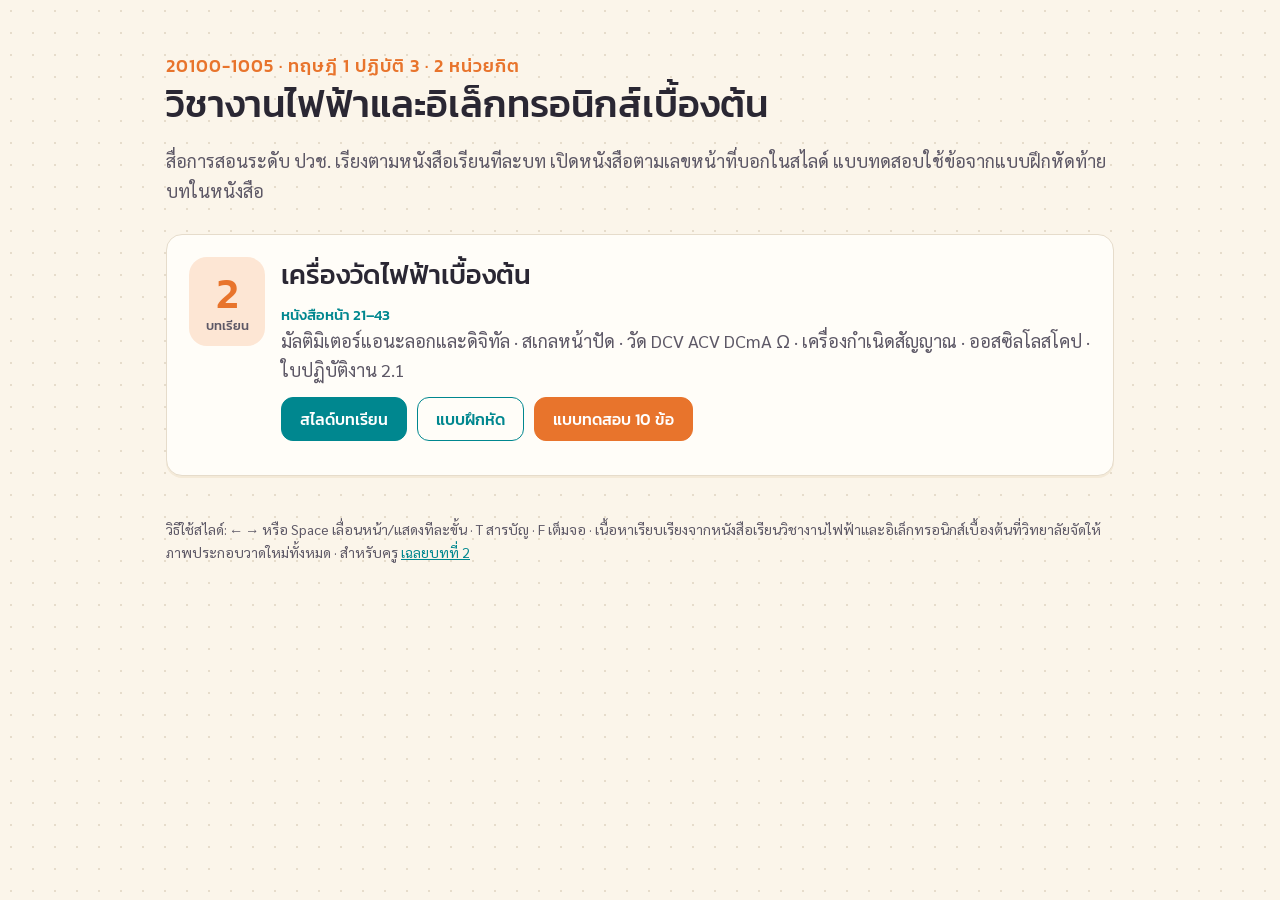
==== index.html @ 426e4219 "Add chapter 2 (measuring instruments) following the textbook Slides, book quiz (10 items), exercises" ====
<!DOCTYPE html>
<html lang="th">
<head>
<meta charset="UTF-8">
<meta name="viewport" content="width=device-width, initial-scale=1.0">
<title>งานไฟฟ้าและอิเล็กทรอนิกส์เบื้องต้น ตามหนังสือเรียน</title>
<meta name="description" content="สื่อการสอนวิชางานไฟฟ้าและอิเล็กทรอนิกส์เบื้องต้น (20100-1005) ระดับ ปวช. เรียงตามหนังสือเรียนทีละบท: สไลด์ แบบฝึกหัด แบบทดสอบจากหนังสือ และเฉลยสำหรับครู">
<link rel="preconnect" href="https://fonts.googleapis.com">
<link rel="preconnect" href="https://fonts.gstatic.com" crossorigin>
<link href="https://fonts.googleapis.com/css2?family=Kanit:wght@400;500&family=Sarabun:wght@400;700&family=Prompt:wght@500;700&display=swap" rel="stylesheet">
<link rel="stylesheet" href="assets/css/theme.css">
<style>
    .hero { padding: 28px 0 10px; }
    .hero .bits { font: 500 18px var(--font-display); color: var(--orange); letter-spacing: 1px; }
    .chapters { display: grid; gap: 16px; }
    .ch { display: grid; grid-template-columns: 76px 1fr; gap: 16px; align-items: start; }
    .ch .num { font: 500 44px/1 var(--font-display); color: var(--orange); background: var(--orange-soft); border-radius: 18px; text-align: center; padding: 14px 0; }
    .ch .num small { display: block; font-size: 13px; margin-top: 4px; color: var(--ink-soft); }
    .ch .pages { font: 500 15px var(--font-display); color: var(--teal); }
    @media (max-width: 560px) { .ch { grid-template-columns: 56px 1fr; } .ch .num { font-size: 30px; } }
</style>
</head>
<body class="doc">
<div class="doc-wrap">
    <header class="hero">
        <div class="bits">20100-1005 · ทฤษฎี 1 ปฏิบัติ 3 · 2 หน่วยกิต</div>
        <h1>วิชางานไฟฟ้าและอิเล็กทรอนิกส์เบื้องต้น</h1>
        <p class="muted">สื่อการสอนระดับ ปวช. เรียงตามหนังสือเรียนทีละบท เปิดหนังสือตามเลขหน้าที่บอกในสไลด์ แบบทดสอบใช้ข้อจากแบบฝึกหัดท้ายบทในหนังสือ</p>
    </header>

    <main class="chapters">
        <article class="card ch">
            <div class="num">2<small>บทเรียน</small></div>
            <div>
                <h2>เครื่องวัดไฟฟ้าเบื้องต้น</h2>
                <p class="pages" style="margin:0">หนังสือหน้า 21–43</p>
                <p class="muted" style="margin:0 0 6px">มัลติมิเตอร์แอนะลอกและดิจิทัล · สเกลหน้าปัด · วัด DCV ACV DCmA Ω · เครื่องกำเนิดสัญญาณ · ออสซิลโลสโคป · ใบปฏิบัติงาน 2.1</p>
                <div class="btn-row">
                    <a class="btn" href="ch02/slides.html">สไลด์บทเรียน</a>
                    <a class="btn ghost" href="ch02/exercises.html">แบบฝึกหัด</a>
                    <a class="btn orange" href="ch02/quiz.html">แบบทดสอบ 10 ข้อ</a>
                </div>
            </div>
        </article>
    </main>

    <p class="muted" style="font-size:14px;margin-top:24px">วิธีใช้สไลด์: ← → หรือ Space เลื่อนหน้า/แสดงทีละขั้น · T สารบัญ · F เต็มจอ ·
        เนื้อหาเรียบเรียงจากหนังสือเรียนวิชางานไฟฟ้าและอิเล็กทรอนิกส์เบื้องต้นที่วิทยาลัยจัดให้ ภาพประกอบวาดใหม่ทั้งหมด · สำหรับครู <a href="ch02/answers.html">เฉลยบทที่ 2</a></p>
</div>
</body>
</html>
---- assets/css/theme.css ----
/* ===========================================
   THEME TOKENS — ใช้ร่วมกันทุกหน้า (สไลด์ แบบฝึกหัด แบบทดสอบ เฉลย)
   เปลี่ยนสีทั้งเว็บได้ที่ :root ด้านล่าง
   =========================================== */
:root {
    /* พื้นและหมึก — โทนขาวอบอุ่น */
    --paper: #fffdf8;
    --cream: #fbf5ea;
    --cream-deep: #f4ead8;
    --ink: #2a2733;
    --ink-soft: #5d5866;
    --line: #e6dccb;

    /* สีเน้น */
    --teal: #00878f;
    --teal-soft: #d8f0ef;
    --orange: #e8742c;
    --orange-soft: #fde6d4;
    --sun: #f7b733;
    --sun-soft: #fff1cc;
    --blue: #3b6fd4;
    --blue-soft: #dfe8fa;
    --rose: #d6455d;
    --rose-soft: #fbe0e4;
    --green: #2e9b57;
    --green-soft: #dcf3e3;

    /* ลอจิก 1 / 0 */
    --hi: #e8742c;
    --lo: #a8a1b0;

    /* ฟอนต์: หัวข้อ Kanit / เนื้อหา Sarabun (ไทยมีหัว อ่านง่ายบนโปรเจกเตอร์) / ตัวเลข Prompt
       (เลือกฟอนต์ที่เลข 0 ไม่มีขีดทับ เพื่อไม่ให้สับสนกับ Ø ตอนเรียนเลขฐาน) */
    --font-display: 'Kanit', 'Sarabun', sans-serif;
    --font-body: 'Sarabun', sans-serif;
    --font-mono: 'Prompt', 'Sarabun', sans-serif;
}

* { box-sizing: border-box; }
body { font-variant-numeric: tabular-nums; }

/* ===========================================
   DOCUMENT PAGES (index / exercises / quiz / answers)
   =========================================== */
body.doc {
    margin: 0;
    background: var(--cream);
    background-image: radial-gradient(var(--line) 1px, transparent 1px);
    background-size: 22px 22px;
    color: var(--ink);
    font-family: var(--font-body);
    font-size: 18px;
    line-height: 1.65;
}

.doc-wrap {
    max-width: 980px;
    margin: 0 auto;
    padding: 24px 16px 80px;
}

.doc h1, .doc h2, .doc h3 {
    font-family: var(--font-display);
    font-weight: 500;
    line-height: 1.3;
    margin: 0 0 .4em;
}
.doc h1 { font-size: clamp(26px, 4vw, 38px); }
.doc h2 { font-size: clamp(21px, 3vw, 27px); }
.doc h3 { font-size: 19px; }

.doc a { color: var(--teal); }

.topbar {
    display: flex;
    align-items: center;
    gap: 12px;
    flex-wrap: wrap;
    margin-bottom: 18px;
    font-size: 15px;
}
.topbar a { text-decoration: none; }
.topbar .spacer { flex: 1; }

.card {
    background: var(--paper);
    border: 1px solid var(--line);
    border-radius: 16px;
    padding: 22px 22px;
    margin: 0 0 18px;
    box-shadow: 0 2px 0 var(--cream-deep);
}

.chip {
    display: inline-block;
    padding: 2px 12px;
    border-radius: 999px;
    font-size: 14px;
    font-family: var(--font-display);
    background: var(--teal-soft);
    color: var(--teal);
}
.chip.orange { background: var(--orange-soft); color: #b5531a; }
.chip.blue { background: var(--blue-soft); color: var(--blue); }
.chip.rose { background: var(--rose-soft); color: var(--rose); }
.chip.sun { background: var(--sun-soft); color: #9a6a00; }

.btn {
    display: inline-flex;
    align-items: center;
    gap: 8px;
    font: 500 16px var(--font-display);
    padding: 9px 18px;
    border-radius: 12px;
    border: 1.5px solid var(--teal);
    background: var(--teal);
    color: #fff;
    cursor: pointer;
    text-decoration: none;
}
.btn:hover { filter: brightness(1.08); }
.btn.ghost { background: var(--paper); color: var(--teal); }
.doc a.btn { color: #fff; }
.doc a.btn.ghost { color: var(--teal); }
.btn.orange { background: var(--orange); border-color: var(--orange); }
.btn.small { padding: 5px 12px; font-size: 14px; border-radius: 9px; }
.btn:focus-visible, input:focus-visible, select:focus-visible { outline: 3px solid var(--sun); outline-offset: 2px; }

.btn-row { display: flex; flex-wrap: wrap; gap: 10px; margin: 12px 0; }

.doc input[type=text], .doc input[type=password], .doc select {
    font: 18px var(--font-mono);
    padding: 6px 10px;
    border: 1.5px solid var(--line);
    border-radius: 10px;
    background: #fff;
    color: var(--ink);
    min-width: 0;
}
.doc input.name-field { font-family: var(--font-body); }
.doc select { font-family: var(--font-body); font-size: 17px; }

.ok { color: var(--green); font-weight: 600; }
.bad { color: var(--rose); font-weight: 600; }
.is-ok { border-color: var(--green) !important; background: var(--green-soft) !important; }
.is-bad { border-color: var(--rose) !important; background: var(--rose-soft) !important; }

.muted { color: var(--ink-soft); }
.note {
    border-left: 4px solid var(--sun);
    background: var(--sun-soft);
    padding: 10px 14px;
    border-radius: 0 10px 10px 0;
    font-size: 16px;
}

table.tt { border-collapse: collapse; margin: 8px 0; font-family: var(--font-mono); }
table.tt th, table.tt td { border: 1px solid var(--line); padding: 4px 14px; text-align: center; }
table.tt th { background: var(--cream-deep); font-family: var(--font-display); font-weight: 500; }

.gate-svg { width: 150px; height: 75px; }
.gate-svg path, .gate-svg circle { stroke: var(--ink); stroke-width: 4; fill: var(--teal-soft); stroke-linejoin: round; }
.gate-svg line, .gate-svg .wire { stroke: var(--ink); stroke-width: 4; fill: none; stroke-linecap: round; }
.gate-svg text { font: 600 18px var(--font-mono); fill: var(--ink-soft); stroke: none; }

.print-only { display: none; }

/* ===========================================
   SCORE SHEET — ใบรายงานคะแนน (scoresheet.js)
   =========================================== */
.score-sheet {
    background: #fff;
    border: 2px solid var(--ink);
    border-radius: 14px;
    padding: 22px 26px;
    margin: 0 0 18px;
    max-width: 760px;
}
.score-sheet .ss-top { text-align: center; border-bottom: 2px solid var(--ink); padding-bottom: 10px; margin-bottom: 14px; }
.score-sheet .ss-org { font-size: 15px; color: var(--ink-soft); }
.score-sheet .ss-title { font: 500 28px var(--font-display); margin: 2px 0; }
.score-sheet .ss-sub { font-size: 16px; }
.score-sheet table { border-collapse: collapse; width: 100%; margin: 8px 0; }
.score-sheet th, .score-sheet td { border: 1px solid #b9b2a6; padding: 5px 10px; text-align: left; font-size: 16px; }
.score-sheet th { background: var(--cream); font-family: var(--font-display); font-weight: 500; white-space: nowrap; width: 1%; }
.score-sheet .ss-score { text-align: center; font-family: var(--font-display); font-size: 20px; margin: 12px 0 6px; }
.score-sheet .ss-big { font: 600 46px var(--font-mono); color: var(--teal); }
.score-sheet .ss-pct { color: var(--ink-soft); }
.score-sheet .ss-grid td, .score-sheet .ss-grid th { text-align: center; width: auto; padding: 4px 2px; }
.score-sheet .ss-grid td { font-weight: 700; }
.score-sheet .ss-sets td:not(:nth-child(2)), .score-sheet .ss-sets th { text-align: center; }
.score-sheet .ss-sets th { width: auto; }
.score-sheet .ss-sets td:nth-child(2) { width: 62%; }
.score-sheet .ss-foot { margin-top: 12px; font-size: 13px; color: var(--ink-soft); text-align: center; word-break: break-all; }
.score-actions { display: flex; flex-wrap: wrap; gap: 10px; align-items: center; }
.score-actions .hint { font-size: 14px; color: var(--ink-soft); }
.locked input, .locked select, .locked .choice { cursor: not-allowed; }

/* ===========================================
   PRINT (A4) — ใบงาน / ข้อสอบ / เฉลย
   =========================================== */
@page { size: A4 portrait; margin: 14mm 14mm 16mm; }

@media print {
    body.doc { background: #fff; font-size: 13.5pt; line-height: 1.5; }
    .doc-wrap { max-width: none; padding: 0; }
    .no-print, .topbar, .btn, .btn-row { display: none !important; }
    .print-only { display: block; }
    .card { border: none; box-shadow: none; padding: 0; margin: 0 0 10mm; background: none; }
    h2, h3 { break-after: avoid; }
    .item, .q, .avoid-break { break-inside: avoid; }
    .page-break { break-before: page; }
    .chip { border: 1px solid #999; background: none !important; color: #000 !important; }
    .doc input[type=text], .doc select {
        border: none;
        border-bottom: 1.2px dotted #000;
        border-radius: 0;
        background: none !important;
        -webkit-appearance: none;
        appearance: none;
    }
    .is-ok, .is-bad { background: none !important; }
    .feedback { display: none !important; }
    body.print-blank input[type=text], body.print-blank select { color: transparent !important; }
    body.print-blank .feedback { visibility: hidden; }

    /* ใบคะแนน: พิมพ์เฉพาะใบคะแนนเมื่อ body.print-score, กรณีอื่นไม่พิมพ์ใบคะแนน */
    body:not(.print-score) .score-sheet { display: none !important; }
    body.print-score .doc-wrap > :not(.score-sheet) { display: none !important; }
    body.print-score .score-sheet { display: block !important; border: 1.5px solid #000; border-radius: 0; max-width: none; padding: 8mm 10mm; break-inside: avoid; }
    body.print-score .score-sheet th { background: #eee !important; -webkit-print-color-adjust: exact; print-color-adjust: exact; }
    body.print-score .score-sheet th, body.print-score .score-sheet td { font-size: 12.5pt; border-color: #555; }
    body.print-score .score-sheet .ss-big { color: #000; }
    a { color: #000; text-decoration: none; }
}
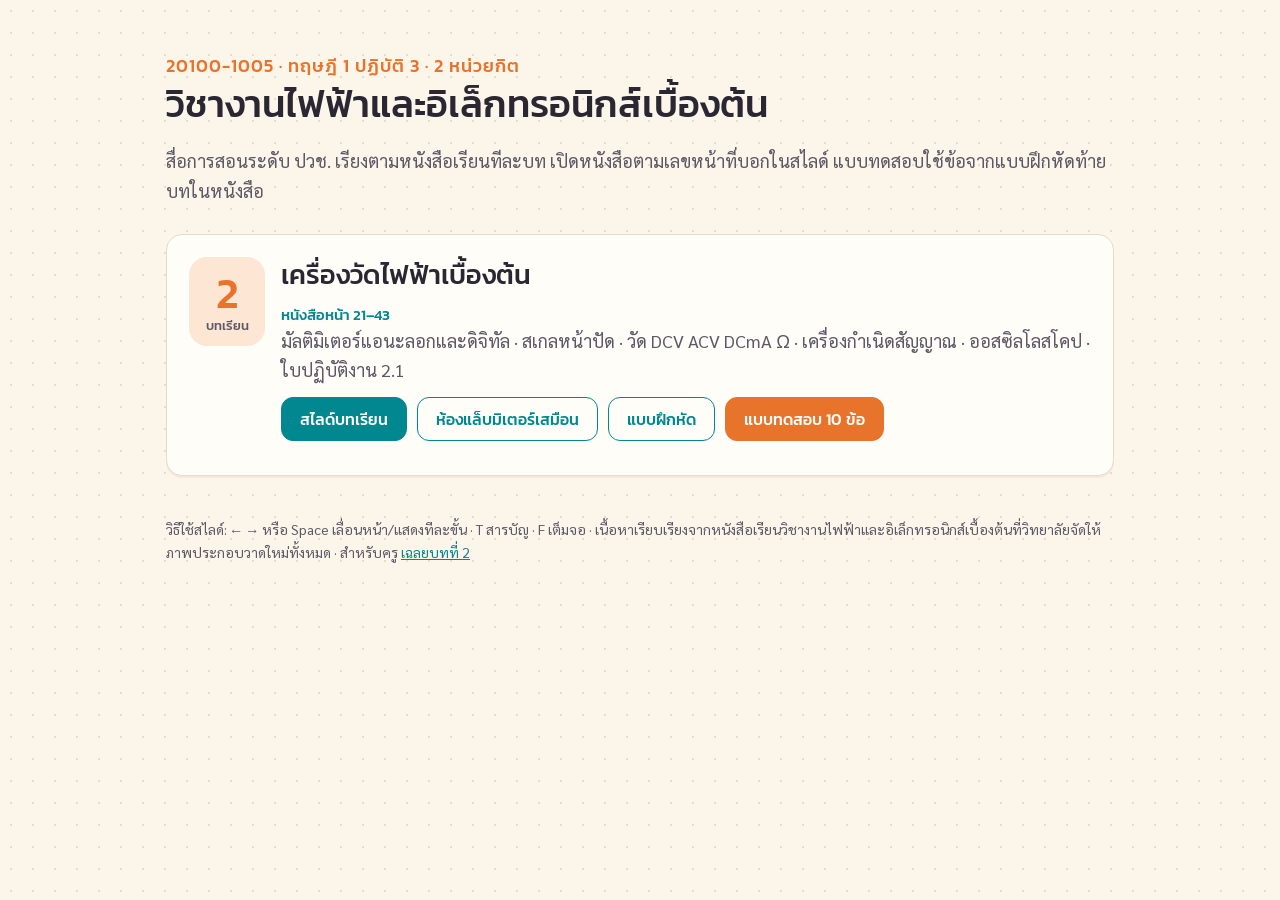
==== commit 6b0f22d6: "Add virtual multimeter lab and realistic meter drawings for chapter 2 - ch02/lab.html: zoomable benc" ====
--- a/index.html
+++ b/index.html
@@ -37,6 +37,7 @@
                 <p class="muted" style="margin:0 0 6px">มัลติมิเตอร์แอนะลอกและดิจิทัล · สเกลหน้าปัด · วัด DCV ACV DCmA Ω · เครื่องกำเนิดสัญญาณ · ออสซิลโลสโคป · ใบปฏิบัติงาน 2.1</p>
                 <div class="btn-row">
                     <a class="btn" href="ch02/slides.html">สไลด์บทเรียน</a>
+                    <a class="btn ghost" href="ch02/lab.html">ห้องแล็บมิเตอร์เสมือน</a>
                     <a class="btn ghost" href="ch02/exercises.html">แบบฝึกหัด</a>
                     <a class="btn orange" href="ch02/quiz.html">แบบทดสอบ 10 ข้อ</a>
                 </div>
